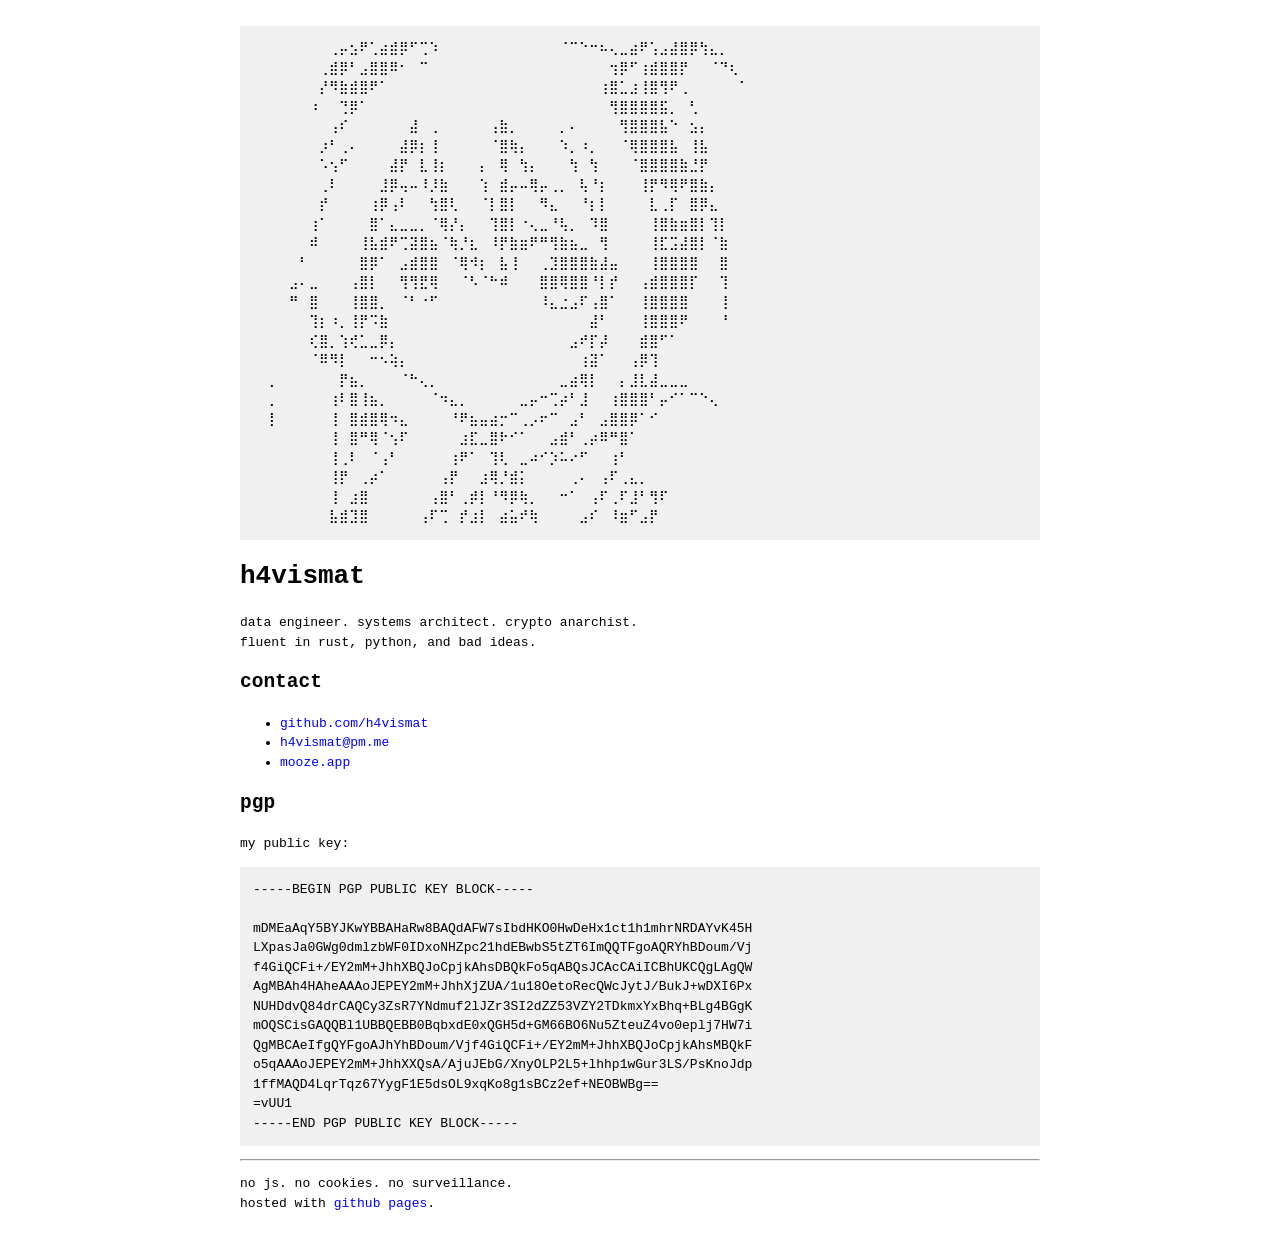
==== index.html @ 3ca7e52a "build page." ====
<!DOCTYPE html>
<html lang="en">
<head>
  <meta charset="UTF-8">
  <title>h4vismat</title>
  <style>
    body {
      background: #fff;
      color: #000;
      font-family: monospace;
      margin: 2em auto;
      max-width: 800px;
      line-height: 1.5;
    }
    a {
      color: blue;
      text-decoration: none;
    }
    a:hover {
      text-decoration: underline;
    }
    pre {
      background: #f0f0f0;
      padding: 1em;
      overflow-x: auto;
      white-space: pre-wrap;
    }
  </style>
</head>
<body>

<pre>
  ⠀⠀⠀⠀⠀⠀⢀⡤⣢⠟⢁⣴⣾⡿⠋⢉⠱⠀⠀⠀⠀⠀⠀⠀⠀⠀⠀⠀⠀⠈⠉⠑⠒⠦⢄⣀⣴⠟⢡⣠⣼⣿⡿⢳⣄⡀⠀⠀
  ⠀⠀⠀⠀⠀⢀⣾⡿⠃⣠⣿⣿⠿⠂⠀⠉⠀⠀⠀⠀⠀⠀⠀⠀⠀⠀⠀⠀⠀⠀⠀⠀⠀⠀⢲⡿⠋⢰⣾⣿⣿⡟⠀⠀⠈⠙⢆⠀
  ⠀⠀⠀⠀⠀⡜⠻⣷⣾⣿⠟⠁⠀⠀⠀⠀⠀⠀⠀⠀⠀⠀⠀⠀⠀⠀⠀⠀⠀⠀⠀⠀⠀⢰⣿⣁⣰⢸⣿⢻⠟⢀⠀⠀⠀⠀⠀⠁
  ⠀⠀⠀⠀⠰⠀⠀⢙⡿⠁⠀⠀⠀⠀⠀⠀⠀⠀⠀⠀⠀⠀⠀⠀⠀⠀⠀⠀⠀⠀⠀⠀⠀⠀⢻⣿⣿⣿⣿⣯⡀⠀⢃⠀⠀⠀⠀⠀
  ⠀⠀⠀⠀⠀⠀⢠⠎⠀⠀⠀⠀⠀⠀⣼⠀⢀⠀⠀⠀⠀⠀⢠⣷⡀⠀⠀⠀⠀⡀⠄⠀⠀⠀⠀⢻⣿⣿⣿⣧⠑⠀⣢⡄⠀⠀⠀⠀
  ⠀⠀⠀⠀⠀⡰⠃⢀⠄⠀⠀⠀⠀⣼⡿⡆⢸⠀⠀⠀⠀⠀⠈⣿⢷⡄⠀⠀⠀⠱⡀⠰⡀⠀⠀⠈⢿⣿⣿⣿⣧⠀⢸⣧⠀⠀⠀⠀
  ⠀⠀⠀⠀⠀⠡⢢⠋⠀⠀⠀⠀⣼⡟⠀⣇⢸⡆⠀⠀⠀⡄⠀⢿⠀⢳⡄⠀⠀⠀⢳⠀⢳⠀⠀⠀⠈⣿⣿⣿⣿⣷⣘⡟⠀⠀⠀⠀
  ⠀⠀⠀⠀⠀⢀⠇⠀⠀⠀⠀⣸⡿⢤⠤⠸⡸⣷⠀⠀⠀⢱⠀⣾⡤⠤⢿⡤⢀⡀⠀⢧⠘⡆⠀⠀⠀⢸⡟⠻⢿⠟⣿⣷⡄⠀⠀⠀
  ⠀⠀⠀⠀⠀⡞⠀⠀⠀⠀⢰⡿⢠⠇⠀⠀⢳⣿⢇⠀⠀⠈⡇⣿⡇⠀⠀⠻⣄⠀⠀⠘⡆⡇⠀⠀⠀⠀⣇⢀⡏⠀⣿⡿⣄⠀⠀⠀
  ⠀⠀⠀⠀⢰⠁⠀⠀⠀⠀⣿⠁⣄⣀⣀⡀⠈⢿⡜⡄⠀⠀⢹⣿⡇⠐⢄⣀⠘⢧⡀⠀⠹⣿⠀⠀⠀⠀⢸⣿⣷⣶⣿⡇⢹⡇⠀⠀
  ⠀⠀⠀⠀⠾⠀⠀⠀⠀⢸⣧⣾⠟⢉⣽⣿⣦⠈⢷⡘⣆⠀⠸⡟⣷⣶⠟⠛⢻⣷⣦⣀⠀⢻⠀⠀⠀⠀⢸⣏⣩⣼⣿⡇⠈⣷⠀⠀
  ⠀⠀⠀⠃⠀⠀⠀⠀⠀⣿⡿⠁⠀⣠⣾⣿⣿⠀⠈⢿⠺⡆⠀⣧⢸⠀⠀⢀⣹⣿⣿⣿⣷⣼⣤⠀⠀⠀⢸⣿⣿⣿⣿⠀⠀⣿⠀⠀
  ⠀⠀⣠⠄⣀⠀⠀⠀⢠⣿⡇⠀⠀⢻⢻⣟⢿⠀⠀⠈⠣⠈⠓⠾⠀⠀⠀⣿⣿⢿⣿⣿⠘⡇⡞⠀⠀⢠⣾⣿⣿⣿⡏⠀⠀⢹⠀⠀
  ⠀⠀⠛⠀⣿⠀⠀⠀⢸⣿⣿⡀⠀⠈⠃⠐⠋⠀⠀⠀⠀⠀⠀⠀⠀⠀⠀⠸⣄⣐⣠⠏⢠⣿⠁⠀⠀⢸⣿⣿⣿⣿⠀⠀⠀⢸⠀⠀
  ⠀⠀⠀⠀⢹⡆⠰⡀⢸⡟⠩⣷⠀⠀⠀⠀⠀⠀⠀⠀⠀⠀⠀⠀⠀⠀⠀⠀⠀⠀⠀⠀⣼⠃⠀⠀⠀⢸⣿⣿⣿⠟⠀⠀⠀⠘⠀⠀
  ⠀⠀⠀⠀⢎⣿⡀⢱⢞⣁⣀⡿⡄⠀⠀⠀⠀⠀⠀⠀⠀⠀⠀⠀⠀⠀⠀⠀⠀⠀⣠⠞⡏⡼⠀⠀⠀⣾⣿⠋⠁⠀⠀⠀⠀⠀⠀⠀
  ⠀⠀⠀⠀⠈⠿⠻⡇⠀⠀⠒⠢⢵⡄⠀⠀⠀⠀⠀⠀⠀⠀⠀⠀⠀⠀⠀⠀⠀⠀⠀⢰⣽⠁⠀⠀⢠⡿⢹⠀⠀⠀⠀⠀⠀⠀⠀⠀
  ⡀⠀⠀⠀⠀⠀⠀⡟⣦⡀⠀⠀⠀⠈⠓⢄⡀⠀⠀⠀⠀⠀⠀⠀⠀⠀⠀⠀⠀⣀⣴⢿⡇⠀⠀⡄⣸⣇⣼⣀⣀⣀⠀⠀⠀⠀⠀⠀
  ⡀⠀⠀⠀⠀⠀⢰⠇⣿⢸⣦⡀⠀⠀⠀⠀⠈⠲⣄⡀⠀⠀⠀⠀⠀⣀⡤⠒⢉⡴⠃⣸⠀⠀⢰⣿⣿⣿⠃⡤⠊⠁⠉⠑⢄⠀⠀⠀
  ⡇⠀⠀⠀⠀⠀⢸⠀⣿⣾⣿⢿⠲⣄⠀⠀⠀⠀⠘⠟⣦⣤⣴⡒⠉⢀⡠⠖⠉⠀⣠⠃⠀⣠⣿⣿⡿⠁⠊⠀⠀⠀⠀⠀⠀⠀⠀⠀
  ⠀⠀⠀⠀⠀⠀⢸⠀⣿⠛⢿⠈⢢⠏⠀⠀⠀⠀⠀⣰⣏⣀⣿⠗⠊⠁⠀⠀⣠⣾⠃⢀⡴⠿⠛⣿⠁⠀⠀⠀⠀⠀⠀⠀⠀⠀⠀⠀
  ⠀⠀⠀⠀⠀⠀⢸⢀⠇⠀⠈⢠⠃⠀⠀⠀⠀⠀⢰⠟⠁⠀⢹⢇⠀⣀⠴⠊⡱⠥⠔⠋⠀⠀⢰⠃⠀⠀⠀⠀⠀⠀⠀⠀⠀⠀⠀⠀
  ⠀⠀⠀⠀⠀⠀⢸⡟⠀⢀⡴⠁⠀⠀⠀⠀⠀⢠⡟⠀⠀⣰⢿⡘⣾⡅⠀⠀⠀⠀⢀⠄⠀⢠⠏⢀⣄⡀⠀⠀⠀⠀⠀⠀⠀⠀⠀⠀
  ⠀⠀⠀⠀⠀⠀⢸⠀⣰⣿⠀⠀⠀⠀⠀⠀⢠⣿⠃⢀⡾⡇⠘⠻⡿⢷⡀⠀⠀⠒⠁⠀⢠⠏⢀⠏⣸⠃⢻⠏⠀⠀⠀⠀⠀⠀⠀⠀
  ⠀⠀⠀⠀⠀⠀⣧⣾⣹⣿⠀⠀⠀⠀⠀⢠⠏⢉⠀⡞⣰⡇⠀⣴⣥⠞⢷⠀⠀⠀⠀⣠⠎⠀⠸⣶⠋⣠⡟⠀⠀⠀⠀⠀⠀⠀⠀⠀
</pre>

<h1>h4vismat</h1>
<p>data engineer. systems architect. crypto anarchist.<br>
   fluent in rust, python, and bad ideas.</p>

<h2>contact</h2>
<ul>
  <li><a href="https://github.com/h4vismat">github.com/h4vismat</a></li>
  <li><a href="mailto:h4vismat@pm.me">h4vismat@pm.me</a></li>
  <li><a href="https://mooze.app">mooze.app</a></li>
</ul>

<h2>pgp</h2>
<p>my public key:</p>
<pre>
-----BEGIN PGP PUBLIC KEY BLOCK-----

mDMEaAqY5BYJKwYBBAHaRw8BAQdAFW7sIbdHKO0HwDeHx1ct1h1mhrNRDAYvK45H
LXpasJa0GWg0dmlzbWF0IDxoNHZpc21hdEBwbS5tZT6ImQQTFgoAQRYhBDoum/Vj
f4GiQCFi+/EY2mM+JhhXBQJoCpjkAhsDBQkFo5qABQsJCAcCAiICBhUKCQgLAgQW
AgMBAh4HAheAAAoJEPEY2mM+JhhXjZUA/1u18OetoRecQWcJytJ/BukJ+wDXI6Px
NUHDdvQ84drCAQCy3ZsR7YNdmuf2lJZr3SI2dZZ53VZY2TDkmxYxBhq+BLg4BGgK
mOQSCisGAQQBl1UBBQEBB0BqbxdE0xQGH5d+GM66BO6Nu5ZteuZ4vo0eplj7HW7i
QgMBCAeIfgQYFgoAJhYhBDoum/Vjf4GiQCFi+/EY2mM+JhhXBQJoCpjkAhsMBQkF
o5qAAAoJEPEY2mM+JhhXXQsA/AjuJEbG/XnyOLP2L5+lhhp1wGur3LS/PsKnoJdp
1ffMAQD4LqrTqz67YygF1E5dsOL9xqKo8g1sBCz2ef+NEOBWBg==
=vUU1
-----END PGP PUBLIC KEY BLOCK-----
</pre>
<hr>
<p>no js. no cookies. no surveillance.<br>
   hosted with <a href="https://pages.github.com/">github pages</a>.</p>

</body>
</html>
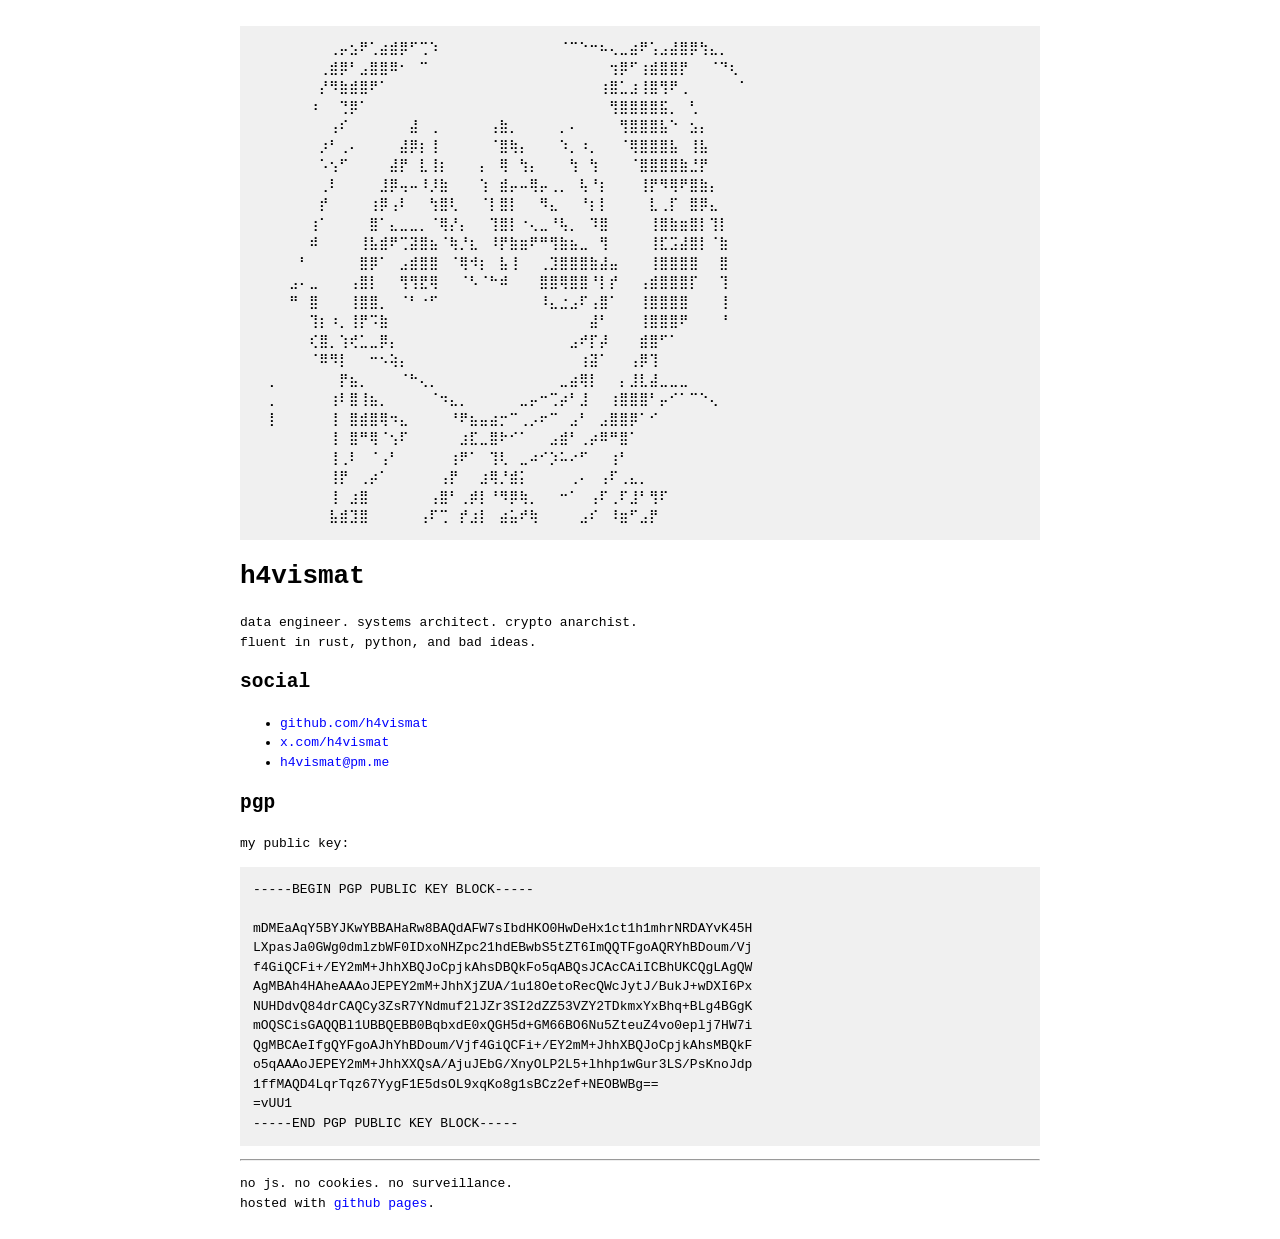
==== commit c15a4c3e: "update social info." ====
--- a/index.html
+++ b/index.html
@@ -61,11 +61,11 @@
 <p>data engineer. systems architect. crypto anarchist.<br>
    fluent in rust, python, and bad ideas.</p>
 
-<h2>contact</h2>
+<h2>social</h2>
 <ul>
   <li><a href="https://github.com/h4vismat">github.com/h4vismat</a></li>
+  <li><a href="https://x.com/h4vismat">x.com/h4vismat</a></li>
   <li><a href="mailto:h4vismat@pm.me">h4vismat@pm.me</a></li>
-  <li><a href="https://mooze.app">mooze.app</a></li>
 </ul>
 
 <h2>pgp</h2>
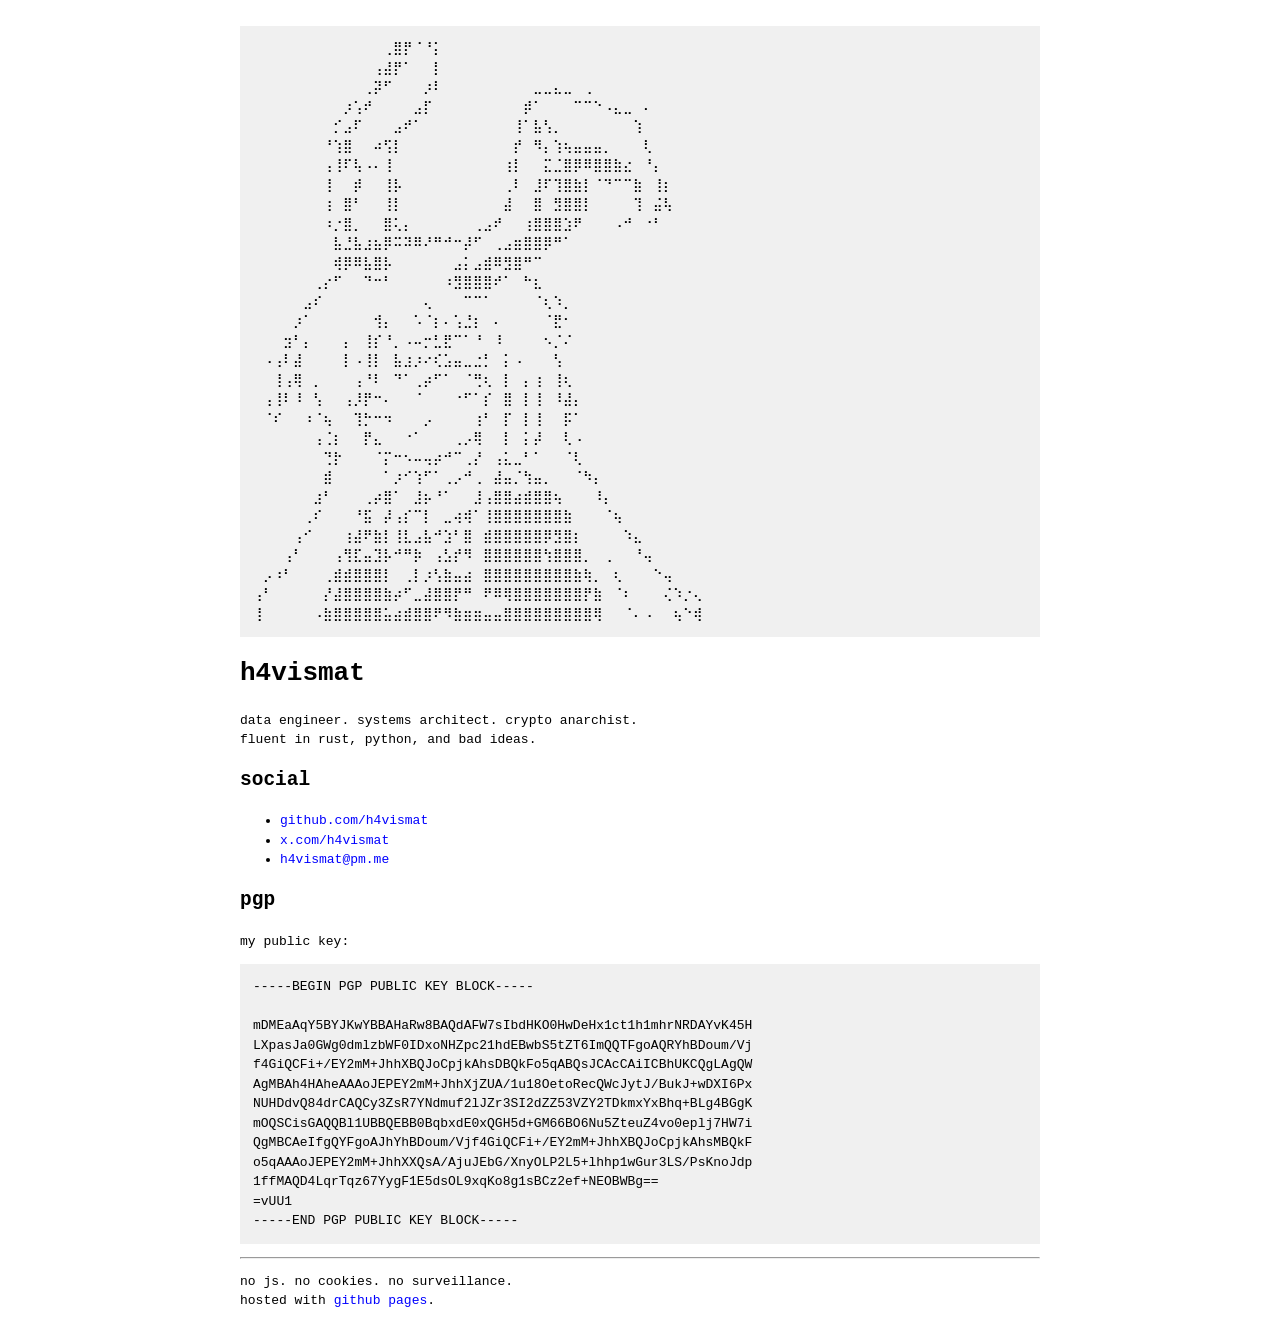
==== commit f44eb0ea: "reisen" ====
--- a/index.html
+++ b/index.html
@@ -30,31 +30,36 @@
 <body>
 
 <pre>
-  ⠀⠀⠀⠀⠀⠀⢀⡤⣢⠟⢁⣴⣾⡿⠋⢉⠱⠀⠀⠀⠀⠀⠀⠀⠀⠀⠀⠀⠀⠈⠉⠑⠒⠦⢄⣀⣴⠟⢡⣠⣼⣿⡿⢳⣄⡀⠀⠀
-  ⠀⠀⠀⠀⠀⢀⣾⡿⠃⣠⣿⣿⠿⠂⠀⠉⠀⠀⠀⠀⠀⠀⠀⠀⠀⠀⠀⠀⠀⠀⠀⠀⠀⠀⢲⡿⠋⢰⣾⣿⣿⡟⠀⠀⠈⠙⢆⠀
-  ⠀⠀⠀⠀⠀⡜⠻⣷⣾⣿⠟⠁⠀⠀⠀⠀⠀⠀⠀⠀⠀⠀⠀⠀⠀⠀⠀⠀⠀⠀⠀⠀⠀⢰⣿⣁⣰⢸⣿⢻⠟⢀⠀⠀⠀⠀⠀⠁
-  ⠀⠀⠀⠀⠰⠀⠀⢙⡿⠁⠀⠀⠀⠀⠀⠀⠀⠀⠀⠀⠀⠀⠀⠀⠀⠀⠀⠀⠀⠀⠀⠀⠀⠀⢻⣿⣿⣿⣿⣯⡀⠀⢃⠀⠀⠀⠀⠀
-  ⠀⠀⠀⠀⠀⠀⢠⠎⠀⠀⠀⠀⠀⠀⣼⠀⢀⠀⠀⠀⠀⠀⢠⣷⡀⠀⠀⠀⠀⡀⠄⠀⠀⠀⠀⢻⣿⣿⣿⣧⠑⠀⣢⡄⠀⠀⠀⠀
-  ⠀⠀⠀⠀⠀⡰⠃⢀⠄⠀⠀⠀⠀⣼⡿⡆⢸⠀⠀⠀⠀⠀⠈⣿⢷⡄⠀⠀⠀⠱⡀⠰⡀⠀⠀⠈⢿⣿⣿⣿⣧⠀⢸⣧⠀⠀⠀⠀
-  ⠀⠀⠀⠀⠀⠡⢢⠋⠀⠀⠀⠀⣼⡟⠀⣇⢸⡆⠀⠀⠀⡄⠀⢿⠀⢳⡄⠀⠀⠀⢳⠀⢳⠀⠀⠀⠈⣿⣿⣿⣿⣷⣘⡟⠀⠀⠀⠀
-  ⠀⠀⠀⠀⠀⢀⠇⠀⠀⠀⠀⣸⡿⢤⠤⠸⡸⣷⠀⠀⠀⢱⠀⣾⡤⠤⢿⡤⢀⡀⠀⢧⠘⡆⠀⠀⠀⢸⡟⠻⢿⠟⣿⣷⡄⠀⠀⠀
-  ⠀⠀⠀⠀⠀⡞⠀⠀⠀⠀⢰⡿⢠⠇⠀⠀⢳⣿⢇⠀⠀⠈⡇⣿⡇⠀⠀⠻⣄⠀⠀⠘⡆⡇⠀⠀⠀⠀⣇⢀⡏⠀⣿⡿⣄⠀⠀⠀
-  ⠀⠀⠀⠀⢰⠁⠀⠀⠀⠀⣿⠁⣄⣀⣀⡀⠈⢿⡜⡄⠀⠀⢹⣿⡇⠐⢄⣀⠘⢧⡀⠀⠹⣿⠀⠀⠀⠀⢸⣿⣷⣶⣿⡇⢹⡇⠀⠀
-  ⠀⠀⠀⠀⠾⠀⠀⠀⠀⢸⣧⣾⠟⢉⣽⣿⣦⠈⢷⡘⣆⠀⠸⡟⣷⣶⠟⠛⢻⣷⣦⣀⠀⢻⠀⠀⠀⠀⢸⣏⣩⣼⣿⡇⠈⣷⠀⠀
-  ⠀⠀⠀⠃⠀⠀⠀⠀⠀⣿⡿⠁⠀⣠⣾⣿⣿⠀⠈⢿⠺⡆⠀⣧⢸⠀⠀⢀⣹⣿⣿⣿⣷⣼⣤⠀⠀⠀⢸⣿⣿⣿⣿⠀⠀⣿⠀⠀
-  ⠀⠀⣠⠄⣀⠀⠀⠀⢠⣿⡇⠀⠀⢻⢻⣟⢿⠀⠀⠈⠣⠈⠓⠾⠀⠀⠀⣿⣿⢿⣿⣿⠘⡇⡞⠀⠀⢠⣾⣿⣿⣿⡏⠀⠀⢹⠀⠀
-  ⠀⠀⠛⠀⣿⠀⠀⠀⢸⣿⣿⡀⠀⠈⠃⠐⠋⠀⠀⠀⠀⠀⠀⠀⠀⠀⠀⠸⣄⣐⣠⠏⢠⣿⠁⠀⠀⢸⣿⣿⣿⣿⠀⠀⠀⢸⠀⠀
-  ⠀⠀⠀⠀⢹⡆⠰⡀⢸⡟⠩⣷⠀⠀⠀⠀⠀⠀⠀⠀⠀⠀⠀⠀⠀⠀⠀⠀⠀⠀⠀⠀⣼⠃⠀⠀⠀⢸⣿⣿⣿⠟⠀⠀⠀⠘⠀⠀
-  ⠀⠀⠀⠀⢎⣿⡀⢱⢞⣁⣀⡿⡄⠀⠀⠀⠀⠀⠀⠀⠀⠀⠀⠀⠀⠀⠀⠀⠀⠀⣠⠞⡏⡼⠀⠀⠀⣾⣿⠋⠁⠀⠀⠀⠀⠀⠀⠀
-  ⠀⠀⠀⠀⠈⠿⠻⡇⠀⠀⠒⠢⢵⡄⠀⠀⠀⠀⠀⠀⠀⠀⠀⠀⠀⠀⠀⠀⠀⠀⠀⢰⣽⠁⠀⠀⢠⡿⢹⠀⠀⠀⠀⠀⠀⠀⠀⠀
-  ⡀⠀⠀⠀⠀⠀⠀⡟⣦⡀⠀⠀⠀⠈⠓⢄⡀⠀⠀⠀⠀⠀⠀⠀⠀⠀⠀⠀⠀⣀⣴⢿⡇⠀⠀⡄⣸⣇⣼⣀⣀⣀⠀⠀⠀⠀⠀⠀
-  ⡀⠀⠀⠀⠀⠀⢰⠇⣿⢸⣦⡀⠀⠀⠀⠀⠈⠲⣄⡀⠀⠀⠀⠀⠀⣀⡤⠒⢉⡴⠃⣸⠀⠀⢰⣿⣿⣿⠃⡤⠊⠁⠉⠑⢄⠀⠀⠀
-  ⡇⠀⠀⠀⠀⠀⢸⠀⣿⣾⣿⢿⠲⣄⠀⠀⠀⠀⠘⠟⣦⣤⣴⡒⠉⢀⡠⠖⠉⠀⣠⠃⠀⣠⣿⣿⡿⠁⠊⠀⠀⠀⠀⠀⠀⠀⠀⠀
-  ⠀⠀⠀⠀⠀⠀⢸⠀⣿⠛⢿⠈⢢⠏⠀⠀⠀⠀⠀⣰⣏⣀⣿⠗⠊⠁⠀⠀⣠⣾⠃⢀⡴⠿⠛⣿⠁⠀⠀⠀⠀⠀⠀⠀⠀⠀⠀⠀
-  ⠀⠀⠀⠀⠀⠀⢸⢀⠇⠀⠈⢠⠃⠀⠀⠀⠀⠀⢰⠟⠁⠀⢹⢇⠀⣀⠴⠊⡱⠥⠔⠋⠀⠀⢰⠃⠀⠀⠀⠀⠀⠀⠀⠀⠀⠀⠀⠀
-  ⠀⠀⠀⠀⠀⠀⢸⡟⠀⢀⡴⠁⠀⠀⠀⠀⠀⢠⡟⠀⠀⣰⢿⡘⣾⡅⠀⠀⠀⠀⢀⠄⠀⢠⠏⢀⣄⡀⠀⠀⠀⠀⠀⠀⠀⠀⠀⠀
-  ⠀⠀⠀⠀⠀⠀⢸⠀⣰⣿⠀⠀⠀⠀⠀⠀⢠⣿⠃⢀⡾⡇⠘⠻⡿⢷⡀⠀⠀⠒⠁⠀⢠⠏⢀⠏⣸⠃⢻⠏⠀⠀⠀⠀⠀⠀⠀⠀
-  ⠀⠀⠀⠀⠀⠀⣧⣾⣹⣿⠀⠀⠀⠀⠀⢠⠏⢉⠀⡞⣰⡇⠀⣴⣥⠞⢷⠀⠀⠀⠀⣠⠎⠀⠸⣶⠋⣠⡟⠀⠀⠀⠀⠀⠀⠀⠀⠀
+⠀⠀⠀⠀⠀⠀⠀⠀⠀⠀⠀⠀⠀⢀⣿⡟⠈⠘⡅⠀⠀⠀⠀⠀⠀⠀⠀⠀⠀⠀⠀⠀⠀⠀⠀⠀⠀⠀⠀⠀⠀⠀⠀⠀⠀
+⠀⠀⠀⠀⠀⠀⠀⠀⠀⠀⠀⠀⢠⣼⡟⠁⠀⠀⡇⠀⠀⠀⠀⠀⠀⠀⠀⠀⠀⠀⠀⠀⠀⠀⠀⠀⠀⠀⠀⠀⠀⠀⠀⠀⠀
+⠀⠀⠀⠀⠀⠀⠀⠀⠀⠀⠀⢀⡽⠋⠀⠀⠀⡰⠇⠀⠀⠀⠀⠀⠀⠀⠀⠀⣀⣀⣄⣀⠀⢀⠀⠀⠀⠀⠀⠀⠀⠀⠀⠀⠀
+⠀⠀⠀⠀⠀⠀⠀⠀⠀⡰⢡⠞⠀⠀⠀⠀⣠⡏⠀⠀⠀⠀⠀⠀⠀⠀⠀⡾⠁⠀⠀⠀⠉⠉⠑⠠⣄⣀⠀⠄⠀⠀⠀⠀⠀
+⠀⠀⠀⠀⠀⠀⠀⠀⡊⣠⠏⠀⠀⠀⣠⠞⠁⠀⠀⠀⠀⠀⠀⠀⠀⠀⢸⠁⣧⢣⡀⠀⠀⠀⠀⠀⠀⠀⢱⠀⠀⠀⠀⠀⠀
+⠀⠀⠀⠀⠀⠀⠀⠘⢱⣿⠀⠀⠴⢫⡇⠀⠀⠀⠀⠀⠀⠀⠀⠀⠀⠀⡞⠀⠻⡄⢱⢦⣤⣤⣤⡀⠀⠀⠀⢇⠀⠀⠀⠀⠀
+⠀⠀⠀⠀⠀⠀⠀⢠⢸⠏⢧⠠⠄⢸⠀⠀⠀⠀⠀⠀⠀⠀⠀⠀⠀⢰⡇⠀⠀⣍⣈⣿⡿⠿⣿⣿⣷⣔⠀⠘⡄⠀⠀⠀⠀
+⠀⠀⠀⠀⠀⠀⠀⢸⠀⠀⡾⠀⠀⢸⡧⠀⠀⠀⠀⠀⠀⠀⠀⠀⠀⢀⠇⠀⣸⠏⢹⣿⣷⡇⠈⠙⠉⠉⣷⠀⢸⡆⠀⠀⠀
+⠀⠀⠀⠀⠀⠀⠀⢰⠀⣿⠃⠀⠀⢸⡇⠀⠀⠀⠀⠀⠀⠀⠀⠀⠀⣼⠀⠀⣿⠀⣻⣿⣿⡇⠀⠀⠀⠀⢹⠀⣬⢧⠀⠀⠀
+⠀⠀⠀⠀⠀⠀⠀⠰⡐⣿⡀⠀⠀⣿⢅⡄⠀⠀⠀⠀⠀⠀⢀⣠⠞⠀⠀⢰⣿⣿⣿⣱⠟⠀⠀⠀⠠⠚⠀⠐⠃⠀⠀⠀⠀
+⠀⠀⠀⠀⠀⠀⠀⠀⣧⣘⣧⣰⣦⡿⠭⠽⠿⠜⠛⠚⠒⡼⠋⠀⢀⣠⣶⣿⣿⡿⠛⠁⠀⠀⠀⠀⠀⠀⠀⠀⠀⠀⠀⠀⠀
+⠀⠀⠀⠀⠀⠀⠀⠀⢾⡿⠿⣧⣿⡧⠀⠀⠀⠀⠀⠀⣠⡅⣠⣾⠿⣻⣿⠛⠉⠀⠀⠀⠀⠀⠀⠀⠀⠀⠀⠀⠀⠀⠀⠀⠀
+⠀⠀⠀⠀⠀⠀⢀⡔⠋⠀⠀⠙⠒⠃⠀⠀⠀⠀⠀⠰⣻⣿⣿⣿⠞⠁⠀⠓⣆⠀⠀⠀⠀⠀⠀⠀⠀⠀⠀⠀⠀⠀⠀⠀⠀
+⠀⠀⠀⠀⠀⣠⠎⠀⠀⠀⠀⠀⠀⠀⠀⠀⠀⢄⠀⠀⠀⠉⠉⠁⠀⠀⠀⠀⠈⢆⠱⡀⠀⠀⠀⠀⠀⠀⠀⠀⠀⠀⠀⠀⠀
+⠀⠀⠀⠀⡰⠁⠀⠀⠀⠀⠀⠀⢺⡄⠀⠀⠡⠈⡆⠄⢡⣘⡆⠀⠄⠀⠀⠀⠀⠈⣟⠂⠀⠀⠀⠀⠀⠀⠀⠀⠀⠀⠀⠀⠀
+⠀⠀⠀⣲⠃⡄⠀⠀⠀⡄⠀⢸⡎⠘⡀⠠⠤⡒⣃⣟⠉⠁⠘⠀⠸⠀⠀⠀⠀⠢⡈⠌⠀⠀⠀⠀⠀⠀⠀⠀⠀⠀⠀⠀⠀
+⠀⠠⢠⠇⣼⠀⠀⠀⠀⡇⠠⢸⡇⠀⣧⣰⡰⠔⢎⣡⣤⣀⣐⡃⠀⡅⠠⠀⠀⠀⢣⠀⠀⠀⠀⠀⠀⠀⠀⠀⠀⠀⠀⠀⠀
+⠀⠀⢸⢠⢿⠀⡀⠀⠀⠀⢠⠘⠇⠀⠙⠁⢀⡴⠋⠁⠀⠈⢛⢆⠀⡇⠀⡄⢰⠀⢸⢆⠀⠀⠀⠀⠀⠀⠀⠀⠀⠀⠀⠀⠀
+⠀⢠⢸⠇⠸⠀⢣⠀⠀⢠⡸⡟⠒⠄⠀⠀⠈⠀⠀⠀⠐⠋⠁⡎⠀⣿⠀⡇⢸⠀⠸⣼⡄⠀⠀⠀⠀⠀⠀⠀⠀⠀⠀⠀⠀
+⠀⠈⠎⠀⠀⠰⠈⢦⠀⠀⢹⡓⠒⠲⠀⠀⠀⡠⠀⠀⠀⠀⢰⠃⠀⡏⠀⡇⢸⠀⠀⡯⠁⠀⠀⠀⠀⠀⠀⠀⠀⠀⠀⠀⠀
+⠀⠀⠀⠀⠀⠀⢠⢈⡆⠀⠀⡟⣄⠀⠀⠐⠁⠀⠀⠀⢀⡠⢿⠀⠀⡇⠀⡅⡼⠀⠀⢇⠠⠀⠀⠀⠀⠀⠀⠀⠀⠀⠀⠀⠀
+⠀⠀⠀⠀⠀⠀⠀⢙⡗⠀⠀⠀⠈⡍⠒⠢⠤⢤⡴⠚⠉⢀⡜⠀⢠⣅⣀⠃⠁⠀⠀⠈⢇⠀⠀⠀⠀⠀⠀⠀⠀⠀⠀⠀⠀
+⠀⠀⠀⠀⠀⠀⠀⣾⠀⠀⠀⠀⠀⠁⡰⠊⢱⠋⠁⢀⡠⠚⢀⠀⣼⣤⡈⢳⣤⡀⠀⠀⠈⠳⡄⠀⠀⠀⠀⠀⠀⠀⠀⠀⠀
+⠀⠀⠀⠀⠀⠀⣰⠃⠀⠀⠀⢀⡴⣿⠁⠀⣸⡦⠘⠁⠀⠀⣸⢠⣿⣿⣴⣾⣿⣿⢦⠀⠀⠀⠸⡄⠀⠀⠀⠀⠀⠀⠀⠀⠀
+⠀⠀⠀⠀⠀⢀⠎⠀⠀⠀⠘⣯⠀⡼⢠⡎⠉⡇⠀⣀⢴⢾⠁⢸⣿⣿⣿⣿⣿⣿⣿⣷⠀⠀⠀⠈⢦⠀⠀⠀⠀⠀⠀⠀⠀
+⠀⠀⠀⠀⢠⠊⠀⠀⠀⢰⣼⠟⣷⡇⢸⣇⣠⣧⠚⣱⠃⣿⠀⣾⣿⣿⣿⣿⣿⡿⣻⣿⡆⠀⠀⠀⠀⠱⣄⠀⠀⠀⠀⠀⠀
+⠀⠀⠀⢠⠃⠀⠀⠀⢠⢻⣏⣤⣹⡧⠚⠛⡷⠀⢠⣣⡞⠻⠀⣿⣿⣿⣿⣿⣿⢳⣿⣿⣿⡀⠀⢀⠀⠀⠘⢤⠀⠀⠀⠀⠀
+⠀⡠⠰⠃⠀⠀⠀⢀⣾⣾⣿⣿⣿⡇⠀⢀⡇⡰⢣⣷⣤⣴⠀⣿⣿⣿⣿⣿⣿⣿⣿⣿⣷⢷⡀⠀⢆⠀⠀⠀⠑⢤⠀⠀⠀
+⢠⠃⠀⠀⠀⠀⠀⡜⣼⣿⣿⣿⣿⣷⡴⠋⣀⣼⣿⣿⡟⠛⠀⠟⠿⢿⣿⣿⣿⣿⣿⣿⣿⡟⣷⠀⠈⠆⠀⠀⠀⢌⠱⡐⢄
+⢸⠀⠀⠀⠀⠀⠠⣷⣿⣿⣿⣿⣿⣥⣴⣾⣿⣿⠟⠻⣷⣶⣶⣤⣤⣿⣿⣿⣿⣿⣿⣿⣿⣿⢿⠀⠀⠈⠄⠠⠀⠀⢦⠑⢾
 </pre>
 
 <h1>h4vismat</h1>
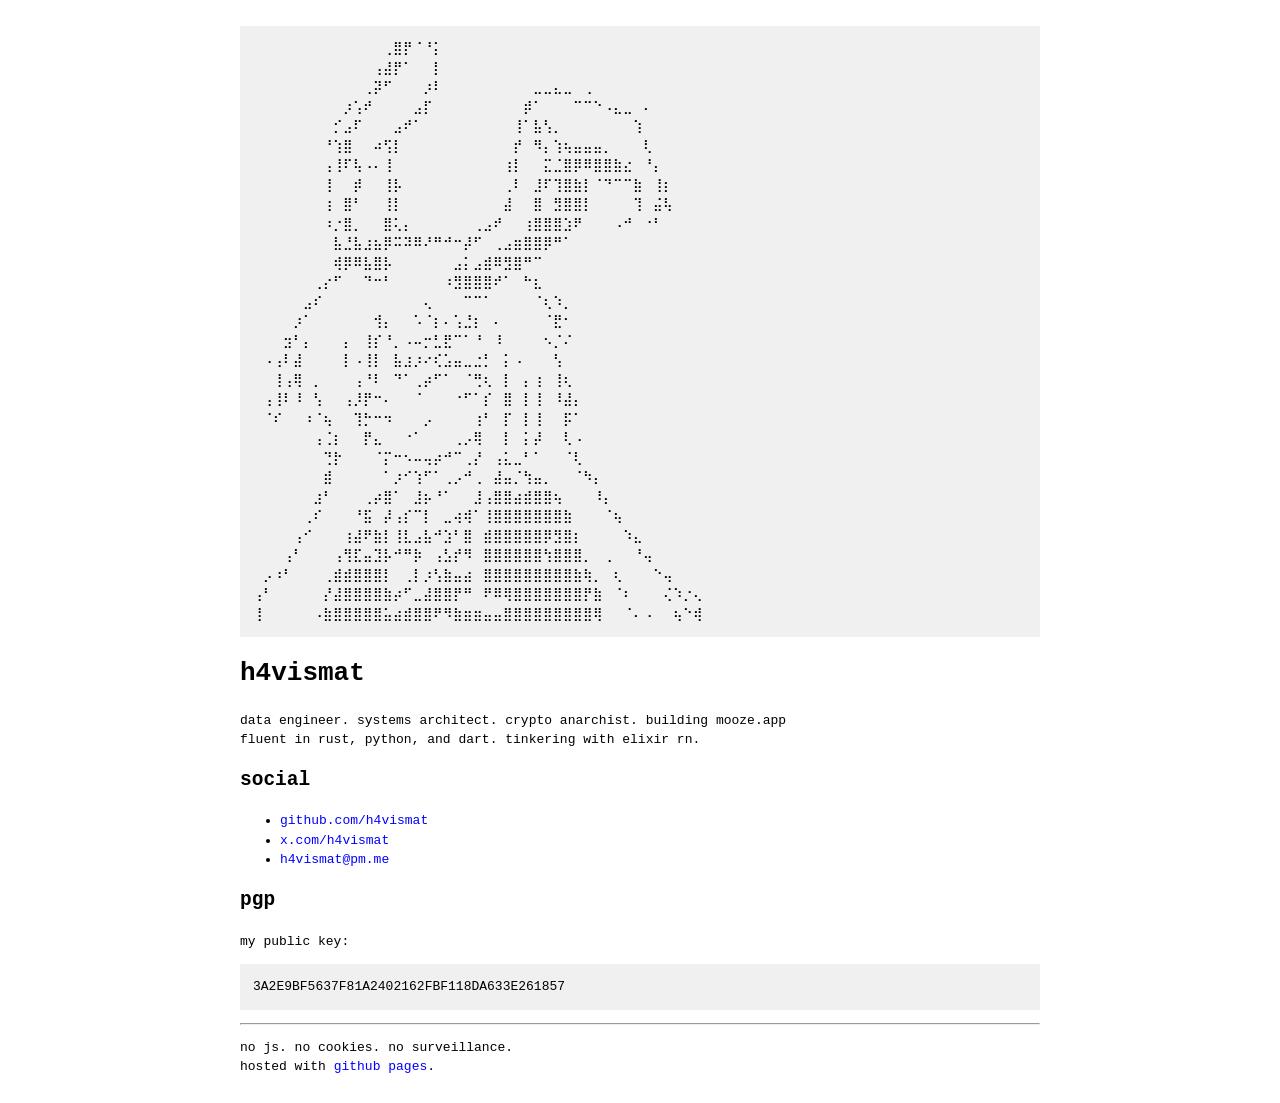
==== commit a984823d: "Update index.html" ====
--- a/index.html
+++ b/index.html
@@ -63,8 +63,8 @@
 </pre>
 
 <h1>h4vismat</h1>
-<p>data engineer. systems architect. crypto anarchist.<br>
-   fluent in rust, python, and bad ideas.</p>
+<p>data engineer. systems architect. crypto anarchist. building mooze.app<br>
+   fluent in rust, python, and dart. tinkering with elixir rn.</p>
 
 <h2>social</h2>
 <ul>
@@ -76,19 +76,7 @@
 <h2>pgp</h2>
 <p>my public key:</p>
 <pre>
------BEGIN PGP PUBLIC KEY BLOCK-----
-
-mDMEaAqY5BYJKwYBBAHaRw8BAQdAFW7sIbdHKO0HwDeHx1ct1h1mhrNRDAYvK45H
-LXpasJa0GWg0dmlzbWF0IDxoNHZpc21hdEBwbS5tZT6ImQQTFgoAQRYhBDoum/Vj
-f4GiQCFi+/EY2mM+JhhXBQJoCpjkAhsDBQkFo5qABQsJCAcCAiICBhUKCQgLAgQW
-AgMBAh4HAheAAAoJEPEY2mM+JhhXjZUA/1u18OetoRecQWcJytJ/BukJ+wDXI6Px
-NUHDdvQ84drCAQCy3ZsR7YNdmuf2lJZr3SI2dZZ53VZY2TDkmxYxBhq+BLg4BGgK
-mOQSCisGAQQBl1UBBQEBB0BqbxdE0xQGH5d+GM66BO6Nu5ZteuZ4vo0eplj7HW7i
-QgMBCAeIfgQYFgoAJhYhBDoum/Vjf4GiQCFi+/EY2mM+JhhXBQJoCpjkAhsMBQkF
-o5qAAAoJEPEY2mM+JhhXXQsA/AjuJEbG/XnyOLP2L5+lhhp1wGur3LS/PsKnoJdp
-1ffMAQD4LqrTqz67YygF1E5dsOL9xqKo8g1sBCz2ef+NEOBWBg==
-=vUU1
------END PGP PUBLIC KEY BLOCK-----
+3A2E9BF5637F81A2402162FBF118DA633E261857
 </pre>
 <hr>
 <p>no js. no cookies. no surveillance.<br>
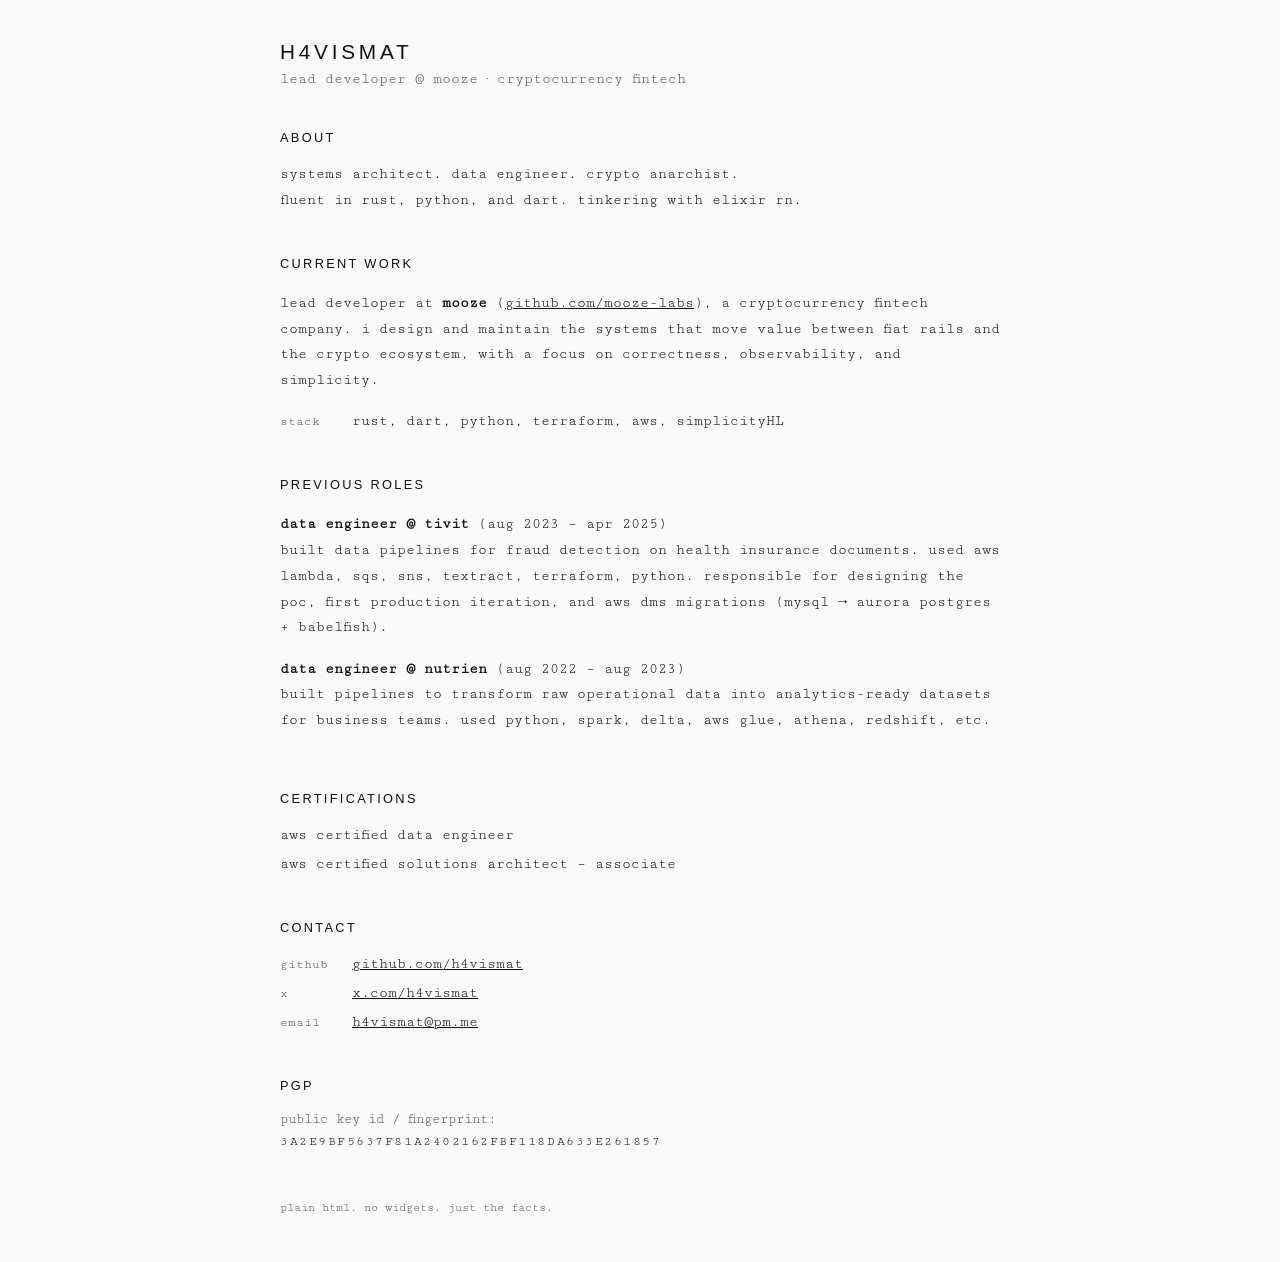
==== commit 96fa06cb: "Change portfolio." ====
--- a/index.html
+++ b/index.html
@@ -1,86 +1,233 @@
 <!DOCTYPE html>
 <html lang="en">
 <head>
-  <meta charset="UTF-8">
-  <title>h4vismat</title>
+  <meta charset="UTF-8" />
+  <title>h4vismat — developer</title>
+  <meta name="viewport" content="width=device-width, initial-scale=1" />
+  <meta name="description" content="Developer portfolio of h4vismat — systems architect, data engineer, crypto anarchist." />
+
+  <!-- Cutive Mono for body text -->
+  <link rel="preconnect" href="https://fonts.googleapis.com" />
+  <link rel="preconnect" href="https://fonts.gstatic.com" crossorigin />
+  <link href="https://fonts.googleapis.com/css2?family=Cutive+Mono&display=swap" rel="stylesheet" />
+
   <style>
+    @font-face {
+      font-family: "Mondwest";
+      src: url("PPMondwest-Regular.otf") format("opentype");
+      font-weight: normal;
+      font-style: normal;
+      font-display: swap;
+    }
+
+    :root {
+      --bg: #fafafa;
+      --fg: #111111;
+      --fg-muted: #555555;
+      --accent: #111111;
+    }
+
+    * {
+      box-sizing: border-box;
+    }
+
     body {
-      background: #fff;
-      color: #000;
-      font-family: monospace;
-      margin: 2em auto;
-      max-width: 800px;
-      line-height: 1.5;
-    }
+      margin: 0;
+      padding: 2.5rem 1.5rem 3rem;
+      background: var(--bg);
+      color: var(--fg);
+      font-family: "Cutive Mono", monospace;
+      -webkit-font-smoothing: antialiased;
+    }
+
     a {
-      color: blue;
-      text-decoration: none;
-    }
+      color: inherit;
+      text-decoration: underline;
+      text-decoration-thickness: 1px;
+    }
+
     a:hover {
-      text-decoration: underline;
-    }
+      text-decoration-thickness: 2px;
+    }
+
+    .page {
+      max-width: 720px;
+      margin: 0 auto;
+    }
+
+    header {
+      margin-bottom: 2.5rem;
+    }
+
+    .name {
+      font-family: "Helvetica Neue", Helvetica, Arial, sans-serif;
+      font-size: 1.3rem;
+      text-transform: uppercase;
+      letter-spacing: 0.18em;
+    }
+
+    .role {
+      margin-top: 0.4rem;
+      font-size: 0.95rem;
+      color: var(--fg-muted);
+    }
+
+    main {
+      display: flex;
+      flex-direction: column;
+      gap: 2.5rem;
+    }
+
+    section {
+      font-size: 0.95rem;
+      line-height: 1.7;
+    }
+
+    .section-title {
+      font-family: "Helvetica Neue", Helvetica, Arial, sans-serif;
+      font-size: 0.8rem;
+      text-transform: uppercase;
+      letter-spacing: 0.18em;
+      margin-bottom: 0.75rem;
+    }
+
+    .about-lines span {
+      display: block;
+    }
+
+    ul {
+      list-style: none;
+      padding-left: 0;
+      margin: 0.3rem 0 0;
+    }
+
+    ul li + li {
+      margin-top: 0.2rem;
+    }
+
+    .mono-small {
+      font-size: 0.85rem;
+      color: var(--fg-muted);
+    }
+
+    .code-block {
+      margin-top: 0.75rem;
+      padding: 0.75rem 0.8rem;
+      border: 1px solid #dddddd;
+      font-family: "Mondwest", "Cutive Mono", monospace;
+      font-size: 0.85rem;
+      overflow-x: auto;
+      background: #ffffff;
+    }
+
     pre {
-      background: #f0f0f0;
-      padding: 1em;
-      overflow-x: auto;
-      white-space: pre-wrap;
+      margin: 0;
+      white-space: pre;
+    }
+
+    .inline-label {
+      display: inline-block;
+      min-width: 4.5rem;
+      font-size: 0.8rem;
+      color: var(--fg-muted);
+    }
+
+    .pgp {
+      font-size: 0.8rem;
+      letter-spacing: 0.12em;
+      word-break: break-all;
+    }
+
+    footer {
+      margin-top: 3rem;
+      font-size: 0.75rem;
+      color: var(--fg-muted);
+    }
+
+    @media (max-width: 600px) {
+      body {
+        padding: 2rem 1.2rem 2.5rem;
+      }
     }
   </style>
 </head>
 <body>
-
-<pre>
-⠀⠀⠀⠀⠀⠀⠀⠀⠀⠀⠀⠀⠀⢀⣿⡟⠈⠘⡅⠀⠀⠀⠀⠀⠀⠀⠀⠀⠀⠀⠀⠀⠀⠀⠀⠀⠀⠀⠀⠀⠀⠀⠀⠀⠀
-⠀⠀⠀⠀⠀⠀⠀⠀⠀⠀⠀⠀⢠⣼⡟⠁⠀⠀⡇⠀⠀⠀⠀⠀⠀⠀⠀⠀⠀⠀⠀⠀⠀⠀⠀⠀⠀⠀⠀⠀⠀⠀⠀⠀⠀
-⠀⠀⠀⠀⠀⠀⠀⠀⠀⠀⠀⢀⡽⠋⠀⠀⠀⡰⠇⠀⠀⠀⠀⠀⠀⠀⠀⠀⣀⣀⣄⣀⠀⢀⠀⠀⠀⠀⠀⠀⠀⠀⠀⠀⠀
-⠀⠀⠀⠀⠀⠀⠀⠀⠀⡰⢡⠞⠀⠀⠀⠀⣠⡏⠀⠀⠀⠀⠀⠀⠀⠀⠀⡾⠁⠀⠀⠀⠉⠉⠑⠠⣄⣀⠀⠄⠀⠀⠀⠀⠀
-⠀⠀⠀⠀⠀⠀⠀⠀⡊⣠⠏⠀⠀⠀⣠⠞⠁⠀⠀⠀⠀⠀⠀⠀⠀⠀⢸⠁⣧⢣⡀⠀⠀⠀⠀⠀⠀⠀⢱⠀⠀⠀⠀⠀⠀
-⠀⠀⠀⠀⠀⠀⠀⠘⢱⣿⠀⠀⠴⢫⡇⠀⠀⠀⠀⠀⠀⠀⠀⠀⠀⠀⡞⠀⠻⡄⢱⢦⣤⣤⣤⡀⠀⠀⠀⢇⠀⠀⠀⠀⠀
-⠀⠀⠀⠀⠀⠀⠀⢠⢸⠏⢧⠠⠄⢸⠀⠀⠀⠀⠀⠀⠀⠀⠀⠀⠀⢰⡇⠀⠀⣍⣈⣿⡿⠿⣿⣿⣷⣔⠀⠘⡄⠀⠀⠀⠀
-⠀⠀⠀⠀⠀⠀⠀⢸⠀⠀⡾⠀⠀⢸⡧⠀⠀⠀⠀⠀⠀⠀⠀⠀⠀⢀⠇⠀⣸⠏⢹⣿⣷⡇⠈⠙⠉⠉⣷⠀⢸⡆⠀⠀⠀
-⠀⠀⠀⠀⠀⠀⠀⢰⠀⣿⠃⠀⠀⢸⡇⠀⠀⠀⠀⠀⠀⠀⠀⠀⠀⣼⠀⠀⣿⠀⣻⣿⣿⡇⠀⠀⠀⠀⢹⠀⣬⢧⠀⠀⠀
-⠀⠀⠀⠀⠀⠀⠀⠰⡐⣿⡀⠀⠀⣿⢅⡄⠀⠀⠀⠀⠀⠀⢀⣠⠞⠀⠀⢰⣿⣿⣿⣱⠟⠀⠀⠀⠠⠚⠀⠐⠃⠀⠀⠀⠀
-⠀⠀⠀⠀⠀⠀⠀⠀⣧⣘⣧⣰⣦⡿⠭⠽⠿⠜⠛⠚⠒⡼⠋⠀⢀⣠⣶⣿⣿⡿⠛⠁⠀⠀⠀⠀⠀⠀⠀⠀⠀⠀⠀⠀⠀
-⠀⠀⠀⠀⠀⠀⠀⠀⢾⡿⠿⣧⣿⡧⠀⠀⠀⠀⠀⠀⣠⡅⣠⣾⠿⣻⣿⠛⠉⠀⠀⠀⠀⠀⠀⠀⠀⠀⠀⠀⠀⠀⠀⠀⠀
-⠀⠀⠀⠀⠀⠀⢀⡔⠋⠀⠀⠙⠒⠃⠀⠀⠀⠀⠀⠰⣻⣿⣿⣿⠞⠁⠀⠓⣆⠀⠀⠀⠀⠀⠀⠀⠀⠀⠀⠀⠀⠀⠀⠀⠀
-⠀⠀⠀⠀⠀⣠⠎⠀⠀⠀⠀⠀⠀⠀⠀⠀⠀⢄⠀⠀⠀⠉⠉⠁⠀⠀⠀⠀⠈⢆⠱⡀⠀⠀⠀⠀⠀⠀⠀⠀⠀⠀⠀⠀⠀
-⠀⠀⠀⠀⡰⠁⠀⠀⠀⠀⠀⠀⢺⡄⠀⠀⠡⠈⡆⠄⢡⣘⡆⠀⠄⠀⠀⠀⠀⠈⣟⠂⠀⠀⠀⠀⠀⠀⠀⠀⠀⠀⠀⠀⠀
-⠀⠀⠀⣲⠃⡄⠀⠀⠀⡄⠀⢸⡎⠘⡀⠠⠤⡒⣃⣟⠉⠁⠘⠀⠸⠀⠀⠀⠀⠢⡈⠌⠀⠀⠀⠀⠀⠀⠀⠀⠀⠀⠀⠀⠀
-⠀⠠⢠⠇⣼⠀⠀⠀⠀⡇⠠⢸⡇⠀⣧⣰⡰⠔⢎⣡⣤⣀⣐⡃⠀⡅⠠⠀⠀⠀⢣⠀⠀⠀⠀⠀⠀⠀⠀⠀⠀⠀⠀⠀⠀
-⠀⠀⢸⢠⢿⠀⡀⠀⠀⠀⢠⠘⠇⠀⠙⠁⢀⡴⠋⠁⠀⠈⢛⢆⠀⡇⠀⡄⢰⠀⢸⢆⠀⠀⠀⠀⠀⠀⠀⠀⠀⠀⠀⠀⠀
-⠀⢠⢸⠇⠸⠀⢣⠀⠀⢠⡸⡟⠒⠄⠀⠀⠈⠀⠀⠀⠐⠋⠁⡎⠀⣿⠀⡇⢸⠀⠸⣼⡄⠀⠀⠀⠀⠀⠀⠀⠀⠀⠀⠀⠀
-⠀⠈⠎⠀⠀⠰⠈⢦⠀⠀⢹⡓⠒⠲⠀⠀⠀⡠⠀⠀⠀⠀⢰⠃⠀⡏⠀⡇⢸⠀⠀⡯⠁⠀⠀⠀⠀⠀⠀⠀⠀⠀⠀⠀⠀
-⠀⠀⠀⠀⠀⠀⢠⢈⡆⠀⠀⡟⣄⠀⠀⠐⠁⠀⠀⠀⢀⡠⢿⠀⠀⡇⠀⡅⡼⠀⠀⢇⠠⠀⠀⠀⠀⠀⠀⠀⠀⠀⠀⠀⠀
-⠀⠀⠀⠀⠀⠀⠀⢙⡗⠀⠀⠀⠈⡍⠒⠢⠤⢤⡴⠚⠉⢀⡜⠀⢠⣅⣀⠃⠁⠀⠀⠈⢇⠀⠀⠀⠀⠀⠀⠀⠀⠀⠀⠀⠀
-⠀⠀⠀⠀⠀⠀⠀⣾⠀⠀⠀⠀⠀⠁⡰⠊⢱⠋⠁⢀⡠⠚⢀⠀⣼⣤⡈⢳⣤⡀⠀⠀⠈⠳⡄⠀⠀⠀⠀⠀⠀⠀⠀⠀⠀
-⠀⠀⠀⠀⠀⠀⣰⠃⠀⠀⠀⢀⡴⣿⠁⠀⣸⡦⠘⠁⠀⠀⣸⢠⣿⣿⣴⣾⣿⣿⢦⠀⠀⠀⠸⡄⠀⠀⠀⠀⠀⠀⠀⠀⠀
-⠀⠀⠀⠀⠀⢀⠎⠀⠀⠀⠘⣯⠀⡼⢠⡎⠉⡇⠀⣀⢴⢾⠁⢸⣿⣿⣿⣿⣿⣿⣿⣷⠀⠀⠀⠈⢦⠀⠀⠀⠀⠀⠀⠀⠀
-⠀⠀⠀⠀⢠⠊⠀⠀⠀⢰⣼⠟⣷⡇⢸⣇⣠⣧⠚⣱⠃⣿⠀⣾⣿⣿⣿⣿⣿⡿⣻⣿⡆⠀⠀⠀⠀⠱⣄⠀⠀⠀⠀⠀⠀
-⠀⠀⠀⢠⠃⠀⠀⠀⢠⢻⣏⣤⣹⡧⠚⠛⡷⠀⢠⣣⡞⠻⠀⣿⣿⣿⣿⣿⣿⢳⣿⣿⣿⡀⠀⢀⠀⠀⠘⢤⠀⠀⠀⠀⠀
-⠀⡠⠰⠃⠀⠀⠀⢀⣾⣾⣿⣿⣿⡇⠀⢀⡇⡰⢣⣷⣤⣴⠀⣿⣿⣿⣿⣿⣿⣿⣿⣿⣷⢷⡀⠀⢆⠀⠀⠀⠑⢤⠀⠀⠀
-⢠⠃⠀⠀⠀⠀⠀⡜⣼⣿⣿⣿⣿⣷⡴⠋⣀⣼⣿⣿⡟⠛⠀⠟⠿⢿⣿⣿⣿⣿⣿⣿⣿⡟⣷⠀⠈⠆⠀⠀⠀⢌⠱⡐⢄
-⢸⠀⠀⠀⠀⠀⠠⣷⣿⣿⣿⣿⣿⣥⣴⣾⣿⣿⠟⠻⣷⣶⣶⣤⣤⣿⣿⣿⣿⣿⣿⣿⣿⣿⢿⠀⠀⠈⠄⠠⠀⠀⢦⠑⢾
-</pre>
-
-<h1>h4vismat</h1>
-<p>data engineer. systems architect. crypto anarchist. building mooze.app<br>
-   fluent in rust, python, and dart. tinkering with elixir rn.</p>
-
-<h2>social</h2>
-<ul>
-  <li><a href="https://github.com/h4vismat">github.com/h4vismat</a></li>
-  <li><a href="https://x.com/h4vismat">x.com/h4vismat</a></li>
-  <li><a href="mailto:h4vismat@pm.me">h4vismat@pm.me</a></li>
-</ul>
-
-<h2>pgp</h2>
-<p>my public key:</p>
-<pre>
-3A2E9BF5637F81A2402162FBF118DA633E261857
-</pre>
-<hr>
-<p>no js. no cookies. no surveillance.<br>
-   hosted with <a href="https://pages.github.com/">github pages</a>.</p>
-
+  <div class="page">
+    <header>
+      
+      <div class="name">h4vismat</div>
+      <div class="role">lead developer @ mooze · cryptocurrency fintech</div>
+    </header>
+
+    <main>
+      <section aria-labelledby="about-heading">
+        <div id="about-heading" class="section-title">about</div>
+        <div class="about-lines">
+          <span>systems architect. data engineer. crypto anarchist.</span>
+          <span>fluent in rust, python, and dart. tinkering with elixir rn.</span>
+        </div>
+      </section>
+
+      <section aria-labelledby="work-heading">
+        <div id="work-heading" class="section-title">current work</div>
+        <p>
+          lead developer at <strong>mooze</strong> (<a href="https://github.com/mooze-labs" target="_blank" rel="noreferrer">github.com/mooze-labs</a>),
+          a cryptocurrency fintech company.
+          i design and maintain the systems that move value between fiat rails and
+          the crypto ecosystem, with a focus on correctness, observability, and
+          simplicity.
+        </p>
+        <ul>
+          <li><span class="inline-label">stack</span>rust, dart, python, terraform, aws, simplicityHL</li>
+        </ul>
+      </section>
+
+      
+
+      <section aria-labelledby="previous-heading">
+        <div id="previous-heading" class="section-title">previous roles</div>
+        <p><strong>data engineer @ tivit</strong> (aug 2023 – apr 2025)<br>
+        built data pipelines for fraud detection on health insurance documents.
+        used aws lambda, sqs, sns, textract, terraform, python.
+        responsible for designing the poc, first production iteration, and
+        aws dms migrations (mysql → aurora postgres + babelfish).</p>
+        <p><strong>data engineer @ nutrien</strong> (aug 2022 – aug 2023)<br>
+        built pipelines to transform raw operational data into analytics-ready
+        datasets for business teams. used python, spark, delta, aws glue,
+        athena, redshift, etc.</p>
+        
+      </section>
+
+      <section aria-labelledby="certs-heading">
+        <div id="certs-heading" class="section-title">certifications</div>
+        <ul>
+          <li>aws certified data engineer</li>
+          <li>aws certified solutions architect – associate</li>
+        </ul>
+      </section>
+
+      <section aria-labelledby="contact-heading">
+        <div id="contact-heading" class="section-title">contact</div>
+        <ul>
+          <li><span class="inline-label">github</span><a href="https://github.com/h4vismat" target="_blank" rel="noreferrer">github.com/h4vismat</a></li>
+          <li><span class="inline-label">x</span><a href="https://x.com/h4vismat" target="_blank" rel="noreferrer">x.com/h4vismat</a></li>
+          <li><span class="inline-label">email</span><a href="mailto:h4vismat@pm.me">h4vismat@pm.me</a></li>
+        </ul>
+      </section>
+
+      <section aria-labelledby="pgp-heading">
+        <div id="pgp-heading" class="section-title">pgp</div>
+        <div class="mono-small">public key id / fingerprint:</div>
+        <div class="pgp">3A2E9BF5637F81A2402162FBF118DA633E261857</div>
+      </section>
+
+      
+
+    </main>
+
+    <footer>
+      plain html. no widgets. just the facts.
+    </footer>
+  </div>
 </body>
 </html>
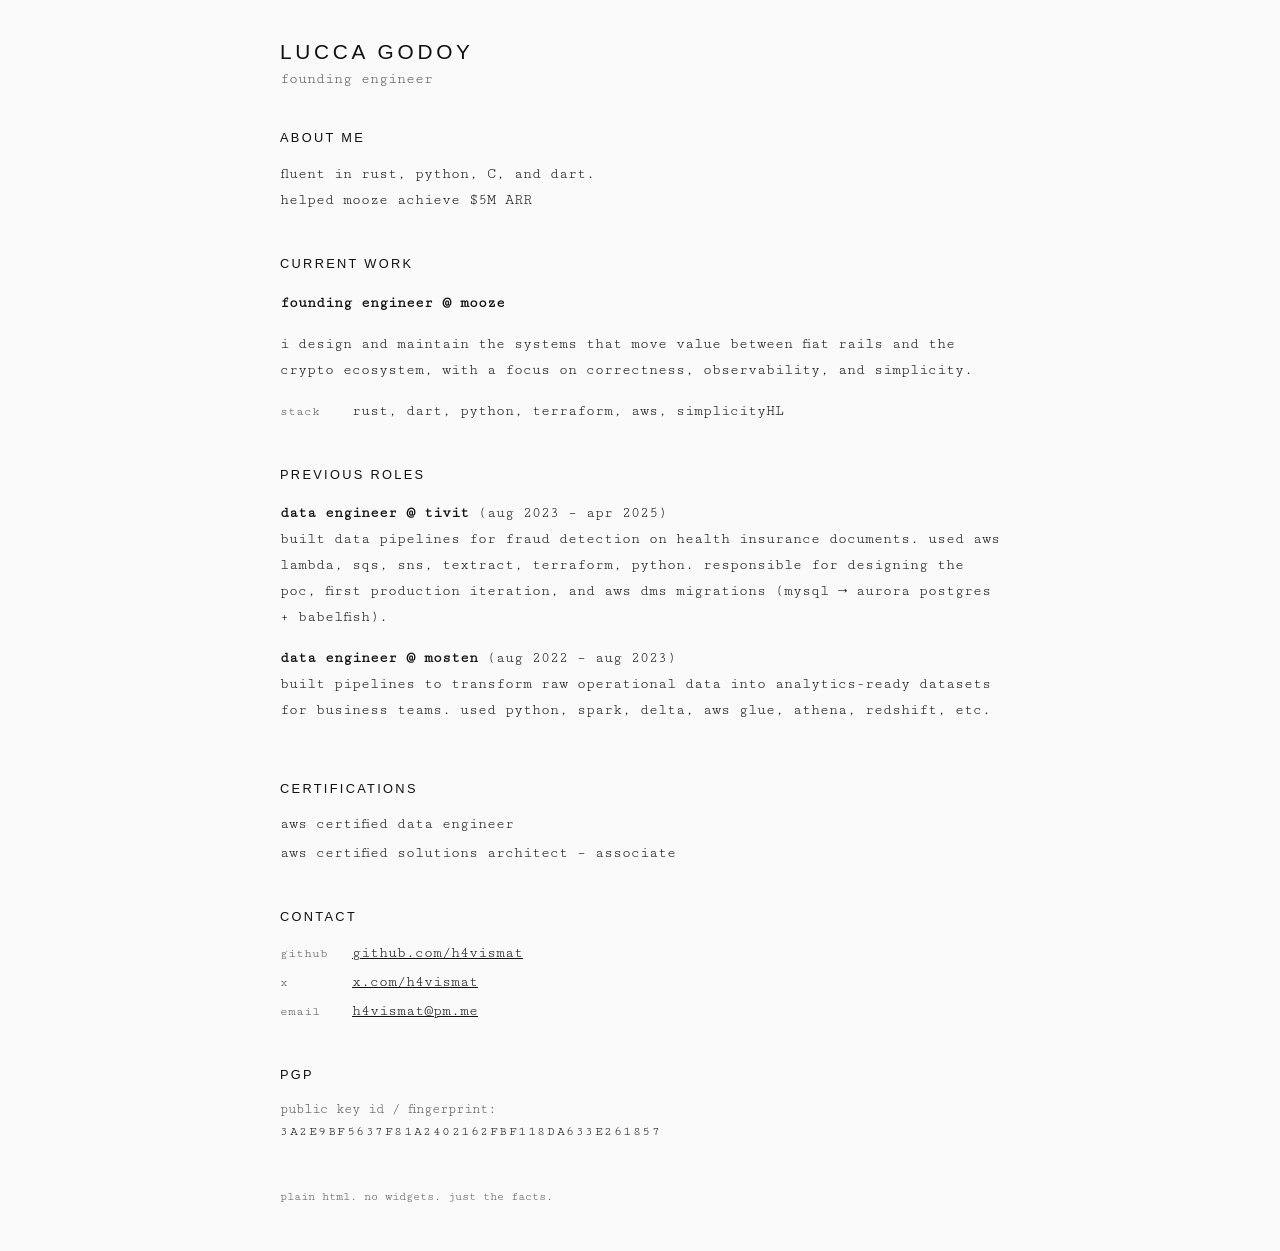
==== commit 30363706: "update descriptions." ====
--- a/index.html
+++ b/index.html
@@ -155,27 +155,27 @@
   <div class="page">
     <header>
       
-      <div class="name">h4vismat</div>
-      <div class="role">lead developer @ mooze · cryptocurrency fintech</div>
+      <div class="name">lucca godoy</div>
+      <div class="role">founding engineer</div>
     </header>
 
     <main>
       <section aria-labelledby="about-heading">
-        <div id="about-heading" class="section-title">about</div>
+        <div id="about-heading" class="section-title">about me</div>
         <div class="about-lines">
-          <span>systems architect. data engineer. crypto anarchist.</span>
-          <span>fluent in rust, python, and dart. tinkering with elixir rn.</span>
+          <span>fluent in rust, python, C, and dart.</span>
+          <span>helped mooze achieve $5M ARR</span>
+
         </div>
       </section>
 
       <section aria-labelledby="work-heading">
         <div id="work-heading" class="section-title">current work</div>
         <p>
-          lead developer at <strong>mooze</strong> (<a href="https://github.com/mooze-labs" target="_blank" rel="noreferrer">github.com/mooze-labs</a>),
-          a cryptocurrency fintech company.
-          i design and maintain the systems that move value between fiat rails and
+          <strong>founding engineer @ mooze</strong>
+          <p>i design and maintain the systems that move value between fiat rails and
           the crypto ecosystem, with a focus on correctness, observability, and
-          simplicity.
+          simplicity.<p>
         </p>
         <ul>
           <li><span class="inline-label">stack</span>rust, dart, python, terraform, aws, simplicityHL</li>
@@ -191,7 +191,7 @@
         used aws lambda, sqs, sns, textract, terraform, python.
         responsible for designing the poc, first production iteration, and
         aws dms migrations (mysql → aurora postgres + babelfish).</p>
-        <p><strong>data engineer @ nutrien</strong> (aug 2022 – aug 2023)<br>
+        <p><strong>data engineer @ mosten</strong> (aug 2022 – aug 2023)<br>
         built pipelines to transform raw operational data into analytics-ready
         datasets for business teams. used python, spark, delta, aws glue,
         athena, redshift, etc.</p>
